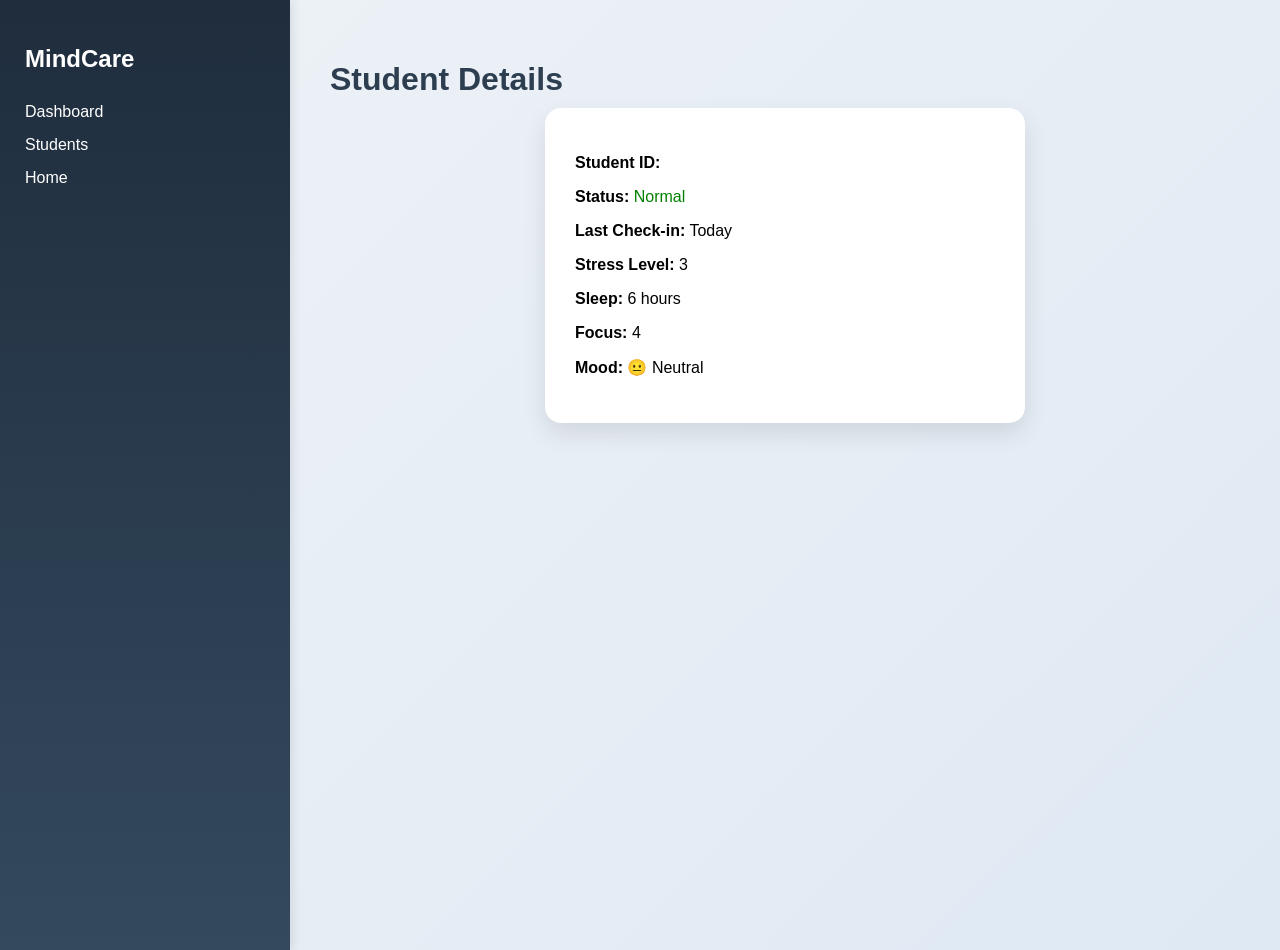
==== student-detail.html @ 9fafaedf "connect backend to frontend" ====
<!DOCTYPE html>
<html>
<head>
    <title>Student Details</title>
    <link rel="stylesheet" href="style.css">
</head>

<body>

<div class="container">

    <!-- Sidebar -->
    <div class="sidebar">
        <h2>MindCare</h2>
        <ul>
            <li><a href="counsellor.html">Dashboard</a></li>
            <li><a href="students.html">Students</a></li>
            <li><a href="index.html">Home</a></li>
        </ul>
    </div>

    <!-- Main -->
    <div class="main">

        <h1>Student Details</h1>

        <div class="checkin-box">

            <p><strong>Student ID:</strong> <span id="studentId"></span></p>
            <p><strong>Status:</strong> <span id="status"></span></p>
            <p><strong>Last Check-in:</strong> Today</p>
            <p><strong>Stress Level:</strong> 3</p>
            <p><strong>Sleep:</strong> 6 hours</p>
            <p><strong>Focus:</strong> 4</p>
            <p><strong>Mood:</strong> 😐 Neutral</p>

        </div>

    </div>

</div>

<script>
const params = new URLSearchParams(window.location.search);
const id = params.get("id");

document.getElementById("studentId").innerText = id;

// Dummy status logic
if (id === "S002") {
    document.getElementById("status").innerText = "Alert";
    document.getElementById("status").style.color = "red";
} else {
    document.getElementById("status").innerText = "Normal";
    document.getElementById("status").style.color = "green";
}
</script>

</body>
</html>
---- style.css ----
/* Reset */
body {
    margin: 0;
    font-family: 'Segoe UI', sans-serif;
    background: linear-gradient(135deg, #eef2f7, #dfe9f3);
}

/* Layout */
.container {
    display: flex;
}

.main {
    flex: 1;
    padding: 40px;
}

/* Sidebar */
.sidebar {
    width: 240px;
    background: linear-gradient(180deg, #1f2d3d, #34495e);
    color: white;
    height: 100vh;
    padding: 25px;
    box-shadow: 2px 0 10px rgba(0,0,0,0.1);
}

.sidebar h2 {
    margin-bottom: 30px;
}

.sidebar ul {
    list-style: none;
    padding: 0;
}

.sidebar li {
    margin: 15px 0;
}

.sidebar a {
    text-decoration: none;
    color: white;
    transition: 0.3s;
}

.sidebar a:hover {
    color: #1abc9c;
}

/* Center Page */
.center {
    text-align: center;
    margin-top: 80px;
}

/* Cards */
.cards {
    display: flex;
    gap: 20px;
    justify-content: center;
    margin: 30px 0;
}

.card {
    background: linear-gradient(135deg, #3498db, #6dd5fa);
    color: white;
    padding: 25px;
    border-radius: 14px;
    text-decoration: none;
    width: 200px;
    text-align: center;
    box-shadow: 0 8px 20px rgba(0,0,0,0.15);
    transition: 0.3s;
}

.card:hover {
    transform: translateY(-8px) scale(1.02);
}

/* Dashboard Cards */
.card h3 {
    margin-bottom: 10px;
}

.card p {
    font-size: 22px;
    font-weight: bold;
}

/* Table */
table {
    width: 100%;
    border-collapse: collapse;
    margin-top: 20px;
    background: white;
    border-radius: 12px;
    overflow: hidden;
    box-shadow: 0 5px 15px rgba(0,0,0,0.1);
}

th {
    background: #3498db;
    color: white;
}

td, th {
    padding: 12px;
    text-align: center;
}

tr:nth-child(even) {
    background: #f9f9f9;
}

tr:hover {
    background: #eef5ff;
}

/* Forms */
.form-group {
    margin-bottom: 20px;
}

.checkin-box {
    background: white;
    padding: 30px;
    border-radius: 16px;
    width: 420px;
    margin: auto;
    box-shadow: 0 10px 25px rgba(0,0,0,0.1);
}

/* Inputs */
input, textarea, select {
    width: 100%;
    padding: 12px;
    margin-top: 5px;
    border-radius: 8px;
    border: 1px solid #ccc;
    outline: none;
    transition: 0.2s;
}

input:focus, textarea:focus, select:focus {
    border-color: #3498db;
    box-shadow: 0 0 5px rgba(52,152,219,0.4);
}

/* Buttons */
button {
    background: linear-gradient(135deg, #1abc9c, #16a085);
    color: white;
    padding: 12px 22px;
    border: none;
    border-radius: 8px;
    cursor: pointer;
    transition: 0.3s;
    font-size: 15px;
}

button:hover {
    transform: scale(1.05);
    box-shadow: 0 5px 12px rgba(0,0,0,0.2);
}

/* Headings */
h1 {
    margin-bottom: 10px;
    color: #2c3e50;
}

.subtext {
    color: #666;
    margin-bottom: 20px;
}

/* Peer Post */
.post {
    background: linear-gradient(135deg, #6dd5fa, #2980b9);
    color: white;
    padding: 18px;
    border-radius: 12px;
    margin-top: 15px;
    box-shadow: 0 5px 12px rgba(0,0,0,0.15);
}

.post button {
    margin-right: 10px;
    margin-top: 10px;
}

/* Responsive */
@media (max-width: 768px) {
    .cards {
        flex-direction: column;
        align-items: center;
    }

    .checkin-box {
        width: 90%;
    }

    input, textarea, select {
        width: 100%;
    }
}

button.liked {
    background: linear-gradient(135deg, #e74c3c, #ff6b6b);
}

.likedBy {
    font-size: 13px;
    margin-top: 5px;
    color: #fff;
}
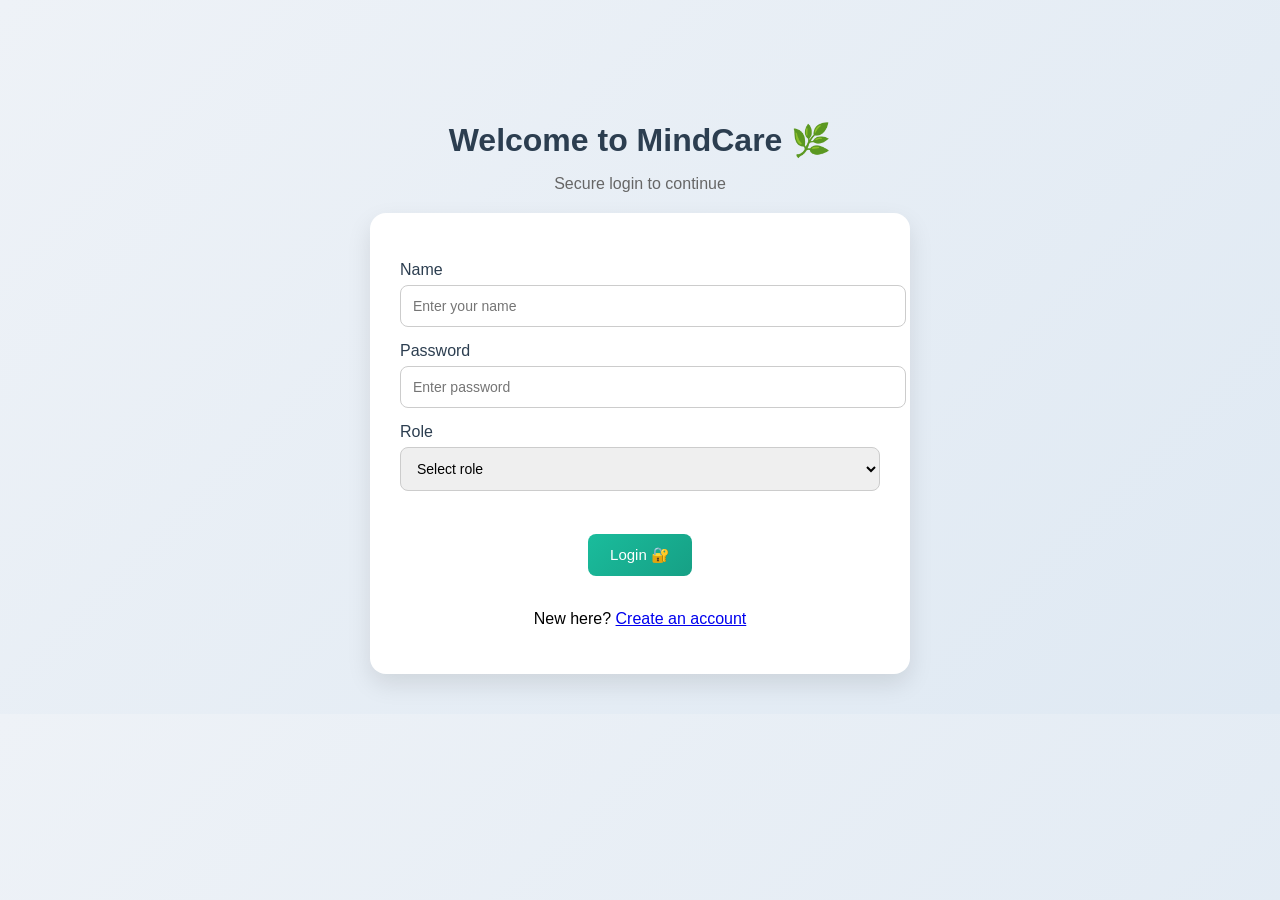
==== commit 5a32e934: "Update student-detail.html" ====
--- a/student-detail.html
+++ b/student-detail.html
@@ -6,6 +6,13 @@
 </head>
 
 <body>
+
+<script>
+// 🔐 Protect page
+if (!localStorage.getItem("token")) {
+    window.location.href = "login.html";
+}
+</script>
 
 <div class="container">
 
@@ -22,18 +29,51 @@
     <!-- Main -->
     <div class="main">
 
-        <h1>Student Details</h1>
+        <h1>Student Details 👤</h1>
 
-        <div class="checkin-box">
-
+        <!-- BASIC INFO -->
+        <div class="detail-card">
             <p><strong>Student ID:</strong> <span id="studentId"></span></p>
             <p><strong>Status:</strong> <span id="status"></span></p>
             <p><strong>Last Check-in:</strong> Today</p>
+        </div>
+
+        <!-- RESPONSE VIEWER -->
+        <div class="detail-card">
+            <h3>🧠 Student Responses</h3>
+            <ul id="answersList"></ul>
+        </div>
+
+        <!-- SUMMARY -->
+        <div class="detail-card">
+            <h3>📊 Summary</h3>
             <p><strong>Stress Level:</strong> 3</p>
             <p><strong>Sleep:</strong> 6 hours</p>
             <p><strong>Focus:</strong> 4</p>
             <p><strong>Mood:</strong> 😐 Neutral</p>
+        </div>
 
+        <!-- COUNSELLOR REPLY -->
+        <div class="detail-card">
+            <h3>💬 Counsellor Reply</h3>
+            <textarea id="reply" placeholder="Write advice..."></textarea>
+            <br><br>
+            <button onclick="sendReply()">Send Reply</button>
+        </div>
+
+        <!-- NOTES -->
+        <div class="detail-card">
+            <h3>📝 Private Notes</h3>
+            <textarea id="notes" placeholder="Only visible to you..."></textarea>
+            <br><br>
+            <button onclick="saveNotes()">Save Notes</button>
+        </div>
+
+        <!-- ACTIONS -->
+        <div class="detail-card">
+            <h3>🚨 Actions</h3>
+            <button onclick="markAlert()">Needs Attention 🚨</button>
+            <button onclick="markFollow()">Follow-up 📌</button>
         </div>
 
     </div>
@@ -41,19 +81,77 @@
 </div>
 
 <script>
+
+// 🔹 Get ID
 const params = new URLSearchParams(window.location.search);
 const id = params.get("id");
-
 document.getElementById("studentId").innerText = id;
 
-// Dummy status logic
-if (id === "S002") {
-    document.getElementById("status").innerText = "Alert";
-    document.getElementById("status").style.color = "red";
-} else {
-    document.getElementById("status").innerText = "Normal";
-    document.getElementById("status").style.color = "green";
+// 🔥 DUMMY ANSWERS (simulate mental data)
+const answers = [
+    "Feels tired often",
+    "Low motivation",
+    "High academic pressure",
+    "Feels lonely",
+    "Social media stress",
+    "Mentally exhausted",
+    "Deadlines cause anxiety"
+];
+
+// 🔹 Display answers
+const list = document.getElementById("answersList");
+answers.forEach(a => {
+    const li = document.createElement("li");
+    li.innerText = a;
+    list.appendChild(li);
+});
+
+// 🔥 RISK LOGIC
+const statusEl = document.getElementById("status");
+
+if (answers.length <= 2) {
+    statusEl.innerText = "Normal 😊";
+    statusEl.className = "status-normal";
 }
+else if (answers.length <= 5) {
+    statusEl.innerText = "Moderate ⚠️";
+    statusEl.className = "status-medium";
+}
+else {
+    statusEl.innerText = "High Risk 🚨";
+    statusEl.className = "status-high";
+}
+
+// 💬 Send reply
+function sendReply() {
+    const reply = document.getElementById("reply").value;
+
+    if (!reply) {
+        alert("Please write a reply");
+        return;
+    }
+
+    localStorage.setItem("reply_" + id, reply);
+    alert("Reply sent successfully 💬");
+}
+
+// 📝 Save notes
+function saveNotes() {
+    const notes = document.getElementById("notes").value;
+
+    localStorage.setItem("notes_" + id, notes);
+    alert("Notes saved ✅");
+}
+
+// 🚨 Actions
+function markAlert() {
+    alert("Marked as Needs Attention 🚨");
+}
+
+function markFollow() {
+    alert("Marked for Follow-up 📌");
+}
+
 </script>
 
 </body>
--- a/style.css
+++ b/style.css
@@ -51,7 +51,7 @@
 /* Center Page */
 .center {
     text-align: center;
-    margin-top: 80px;
+    margin-top: 60px;
 }
 
 /* Cards */
@@ -122,24 +122,49 @@
     margin-bottom: 20px;
 }
 
+/* 🔥 UPDATED CHECKIN BOX (IMPORTANT) */
 .checkin-box {
     background: white;
     padding: 30px;
     border-radius: 16px;
-    width: 420px;
+    width: 480px;
     margin: auto;
     box-shadow: 0 10px 25px rgba(0,0,0,0.1);
+
+    /* 🔥 NEW */
+    max-height: 75vh;
+    overflow-y: auto;
+}
+
+/* Scrollbar Styling */
+.checkin-box::-webkit-scrollbar {
+    width: 6px;
+}
+
+.checkin-box::-webkit-scrollbar-thumb {
+    background: #ccc;
+    border-radius: 10px;
+}
+
+/* Labels (Better spacing) */
+.checkin-box label {
+    display: block;
+    margin-top: 18px;
+    font-weight: 500;
+    text-align: left;
+    color: #2c3e50;
 }
 
 /* Inputs */
 input, textarea, select {
     width: 100%;
     padding: 12px;
-    margin-top: 5px;
+    margin-top: 6px;
     border-radius: 8px;
     border: 1px solid #ccc;
     outline: none;
     transition: 0.2s;
+    font-size: 14px;
 }
 
 input:focus, textarea:focus, select:focus {
@@ -164,6 +189,11 @@
     box-shadow: 0 5px 12px rgba(0,0,0,0.2);
 }
 
+/* Submit Button spacing */
+.checkin-box button {
+    margin-top: 25px;
+}
+
 /* Headings */
 h1 {
     margin-bottom: 10px;
@@ -188,6 +218,18 @@
 .post button {
     margin-right: 10px;
     margin-top: 10px;
+}
+
+/* Like Button */
+button.liked {
+    background: linear-gradient(135deg, #e74c3c, #ff6b6b);
+}
+
+/* Like Info */
+.likedBy {
+    font-size: 13px;
+    margin-top: 5px;
+    color: #fff;
 }
 
 /* Responsive */
@@ -199,19 +241,10 @@
 
     .checkin-box {
         width: 90%;
+        max-height: 80vh;
     }
 
     input, textarea, select {
         width: 100%;
     }
 }
-
-button.liked {
-    background: linear-gradient(135deg, #e74c3c, #ff6b6b);
-}
-
-.likedBy {
-    font-size: 13px;
-    margin-top: 5px;
-    color: #fff;
-}
